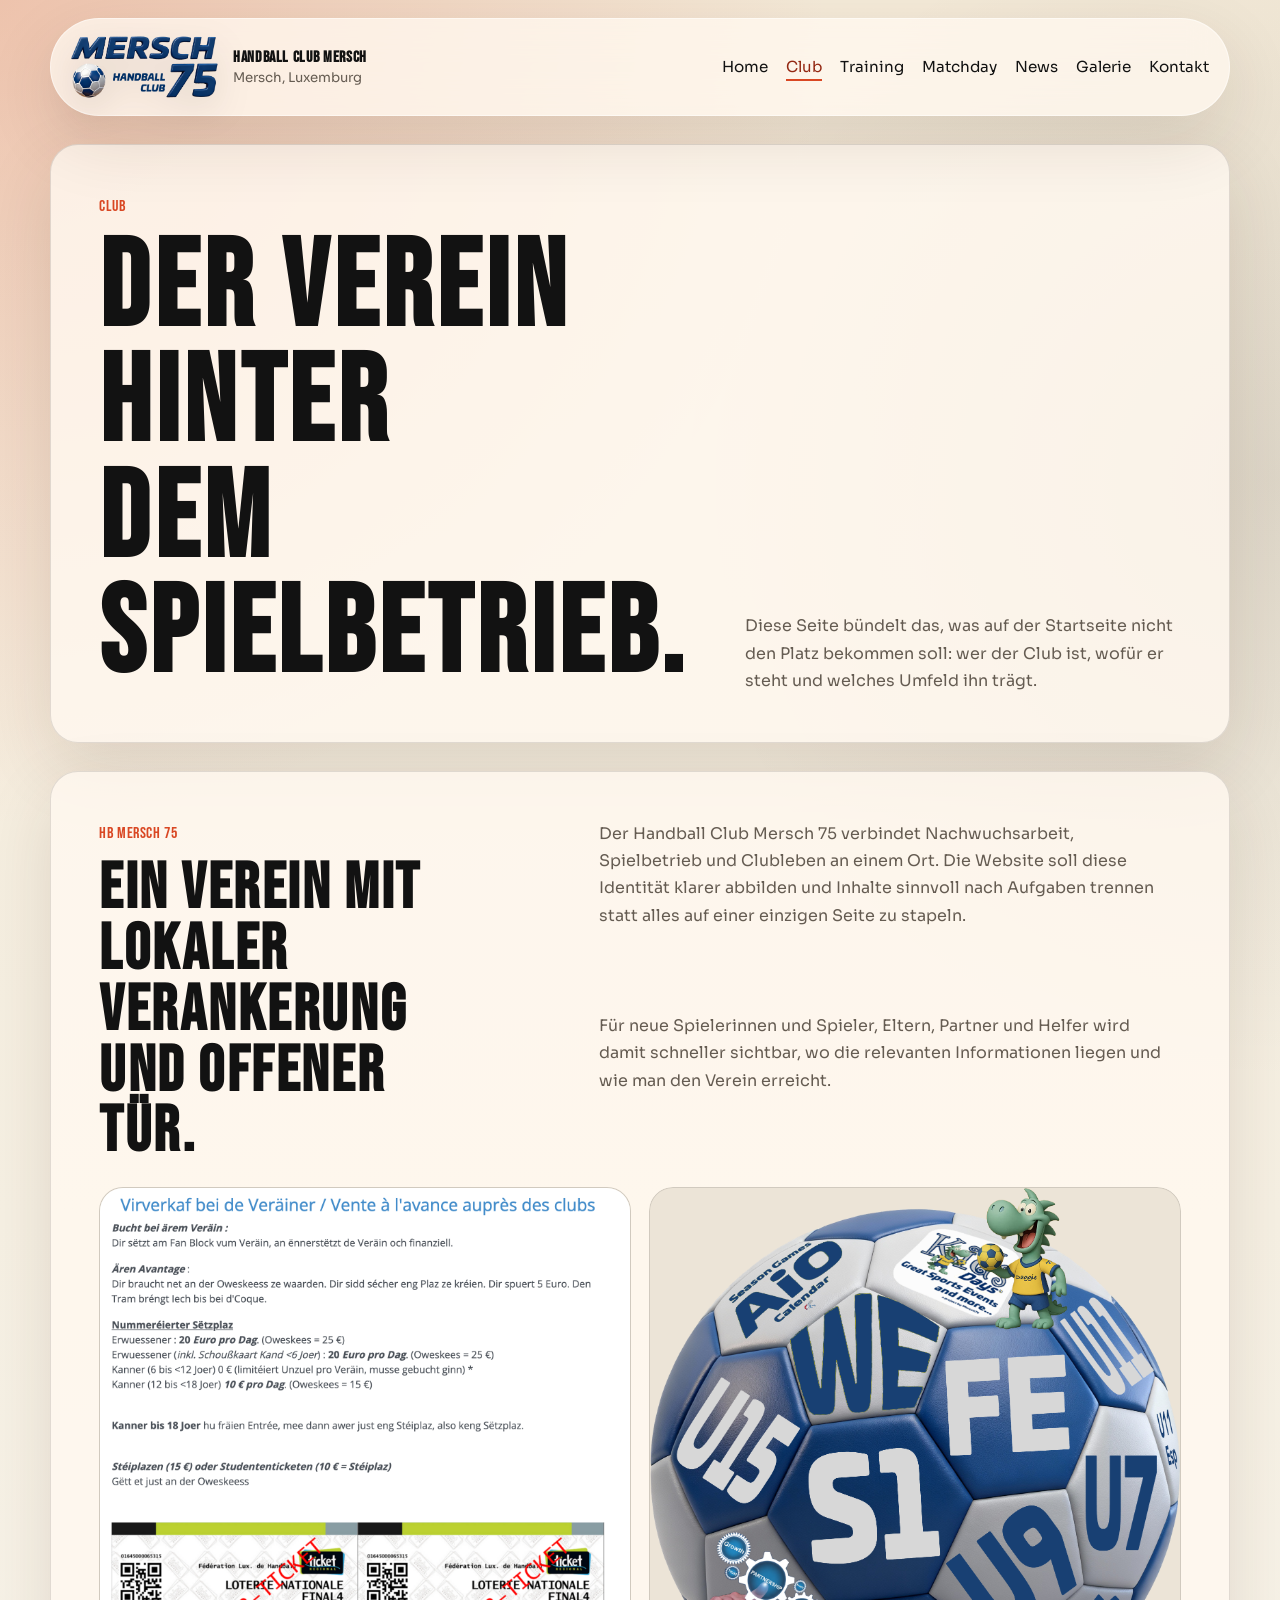
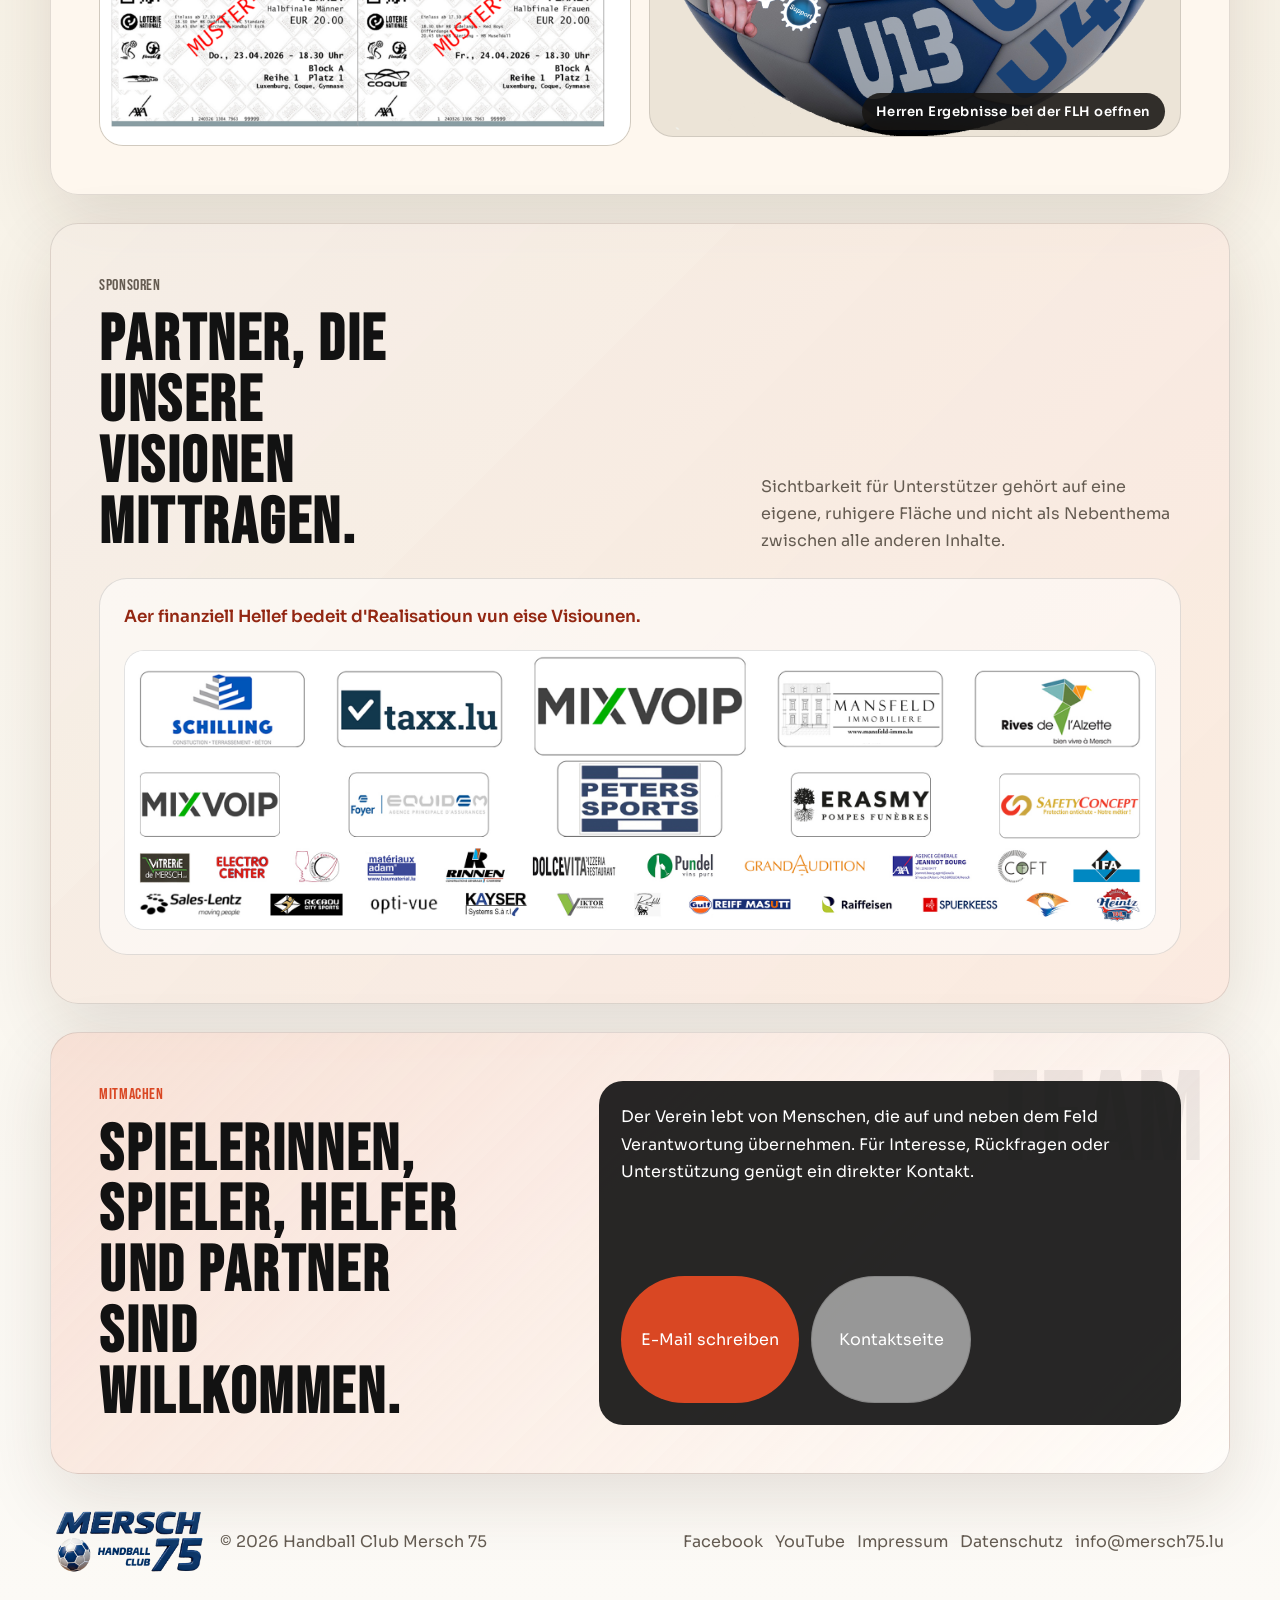
==== club.html @ 25a6e747 "Add news, gallery, and legal pages" ====
<!DOCTYPE html>
<html lang="de">
  <head>
    <meta charset="UTF-8" />
    <meta name="viewport" content="width=device-width, initial-scale=1.0" />
    <title>Club | Handball Club Mersch 75</title>
    <meta
      name="description"
      content="Club-Seite des Handball Club Mersch 75 mit Vereinsporträt, Bildern und Sponsoren."
    />
    <link rel="preconnect" href="https://fonts.googleapis.com" />
    <link rel="preconnect" href="https://fonts.gstatic.com" crossorigin />
    <link
      href="https://fonts.googleapis.com/css2?family=Bebas+Neue&family=Sora:wght@400;500;600;700&display=swap"
      rel="stylesheet"
    />
    <link rel="stylesheet" href="styles.css" />
  </head>
  <body>
    <div class="page-shell">
      <header class="site-header">
        <a class="brand" href="index.html" aria-label="Zur Startseite">
          <img class="brand-logo" src="assets/logo-main.png" alt="Logo Handball Club Mersch 75" />
          <span class="brand-copy">
            <strong>Handball Club Mersch</strong>
            <small>Mersch, Luxemburg</small>
          </span>
        </a>
        <button class="nav-toggle" type="button" aria-expanded="false" aria-controls="site-nav">
          Menu
        </button>
        <nav id="site-nav" class="site-nav" aria-label="Hauptnavigation">
          <a href="index.html">Home</a>
          <a class="current" href="club.html">Club</a>
          <a href="training.html">Training</a>
          <a href="matchday.html">Matchday</a>
          <a href="news.html">News</a>
          <a href="galerie.html">Galerie</a>
          <a href="contact.html">Kontakt</a>
        </nav>
      </header>

      <main>
        <section class="section page-intro">
          <div>
            <p class="eyebrow">Club</p>
            <h1>Der Verein hinter dem Spielbetrieb.</h1>
          </div>
          <p>
            Diese Seite bündelt das, was auf der Startseite nicht den Platz bekommen soll: wer der
            Club ist, wofür er steht und welches Umfeld ihn trägt.
          </p>
        </section>

        <section class="section intro-grid">
          <div>
            <p class="eyebrow">HB Mersch 75</p>
            <h2>Ein Verein mit lokaler Verankerung und offener Tür.</h2>
          </div>
          <div class="stack-text">
            <p>
              Der Handball Club Mersch 75 verbindet Nachwuchsarbeit, Spielbetrieb und Clubleben an
              einem Ort. Die Website soll diese Identität klarer abbilden und Inhalte sinnvoll nach
              Aufgaben trennen statt alles auf einer einzigen Seite zu stapeln.
            </p>
            <p>
              Für neue Spielerinnen und Spieler, Eltern, Partner und Helfer wird damit schneller
              sichtbar, wo die relevanten Informationen liegen und wie man den Verein erreicht.
            </p>
          </div>
          <div class="club-gallery">
            <img src="assets/final4.png" alt="Final4 FLH Grafik" loading="lazy" />
            <a
              class="interactive-card"
              href="https://www.flh.lu/playoffs/#/league?ogId=95&lId=153709&allGames=1"
              target="_blank"
              rel="noreferrer"
              aria-label="Zu den FLH Herren Ergebnissen"
            >
              <img src="assets/ball-graphic.png" alt="Grafik mit Handballmotiv von Mersch 75" loading="lazy" />
              <span class="interactive-card-label">Herren Ergebnisse bei der FLH oeffnen</span>
            </a>
          </div>
        </section>

        <section class="section sponsors-section">
          <div class="section-heading">
            <div>
              <p class="eyebrow">Sponsoren</p>
              <h2>Partner, die unsere Visionen mittragen.</h2>
            </div>
            <p>
              Sichtbarkeit für Unterstützer gehört auf eine eigene, ruhigere Fläche und nicht als
              Nebenthema zwischen alle anderen Inhalte.
            </p>
          </div>
          <div class="sponsors-frame">
            <p class="sponsors-copy">Aer finanziell Hellef bedeit d'Realisatioun vun eise Visiounen.</p>
            <img class="sponsors-image" src="assets/sponsors.jpg" alt="Sponsoren des Handball Club Mersch 75" loading="lazy" />
          </div>
        </section>

        <section class="section join-section">
          <div>
            <p class="eyebrow">Mitmachen</p>
            <h2>Spielerinnen, Spieler, Helfer und Partner sind willkommen.</h2>
          </div>
          <div class="join-box">
            <p>
              Der Verein lebt von Menschen, die auf und neben dem Feld Verantwortung übernehmen.
              Für Interesse, Rückfragen oder Unterstützung genügt ein direkter Kontakt.
            </p>
            <div class="hero-actions">
              <a class="button button-primary" href="mailto:info@mersch75.lu?subject=Interesse%20an%20HB%20Mersch%2075">E-Mail schreiben</a>
              <a class="button button-secondary" href="contact.html">Kontaktseite</a>
            </div>
          </div>
        </section>
      </main>

      <footer class="site-footer">
        <div class="footer-brand">
          <img src="assets/logo-footer.png" alt="Handball Club Mersch 75 Wortmarke" />
          <p>© <span id="year"></span> Handball Club Mersch 75</p>
        </div>
        <div class="footer-links">
          <a href="https://www.facebook.com/" target="_blank" rel="noreferrer">Facebook</a>
          <a href="https://www.youtube.com/" target="_blank" rel="noreferrer">YouTube</a>
          <a href="impressum.html">Impressum</a>
          <a href="datenschutz.html">Datenschutz</a>
          <a href="mailto:info@mersch75.lu">info@mersch75.lu</a>
        </div>
      </footer>
    </div>

    <script src="script.js"></script>
  </body>
</html>
---- styles.css ----
:root {
  --bg: #f6f0e3;
  --surface: rgba(255, 248, 239, 0.82);
  --surface-strong: #fffaf3;
  --ink: #121212;
  --muted: #655c52;
  --brand: #d94723;
  --brand-dark: #932712;
  --accent: #171513;
  --line: rgba(23, 21, 19, 0.12);
  --shadow: 0 24px 70px rgba(55, 31, 16, 0.12);
  --radius: 28px;
}

* {
  box-sizing: border-box;
}

html {
  scroll-behavior: smooth;
}

body {
  margin: 0;
  min-height: 100vh;
  font-family: "Sora", sans-serif;
  color: var(--ink);
  background:
    radial-gradient(circle at top left, rgba(217, 71, 35, 0.24), transparent 24%),
    radial-gradient(circle at right 15%, rgba(18, 18, 18, 0.1), transparent 20%),
    linear-gradient(180deg, #f4ead8 0%, var(--bg) 38%, #fcfaf6 100%);
}

a {
  color: inherit;
  text-decoration: none;
}

p {
  margin: 0;
  line-height: 1.7;
}

.page-shell {
  width: min(1180px, calc(100% - 32px));
  margin: 0 auto;
  padding-bottom: 32px;
}

.site-header {
  position: sticky;
  top: 16px;
  z-index: 10;
  display: flex;
  align-items: center;
  justify-content: space-between;
  gap: 18px;
  margin: 18px 0 28px;
  padding: 16px 20px;
  border: 1px solid rgba(255, 255, 255, 0.5);
  border-radius: 999px;
  background: rgba(255, 248, 239, 0.78);
  backdrop-filter: blur(18px);
  box-shadow: var(--shadow);
}

.brand {
  display: flex;
  align-items: center;
  gap: 14px;
}

.brand-logo {
  width: clamp(92px, 12vw, 148px);
  height: auto;
  object-fit: contain;
  filter: drop-shadow(0 12px 18px rgba(0, 0, 0, 0.12));
}

.brand-copy {
  display: flex;
  flex-direction: column;
  gap: 2px;
}

.brand-copy strong,
.eyebrow,
h1,
h2 {
  font-family: "Bebas Neue", sans-serif;
  letter-spacing: 0.04em;
}

.brand-copy small,
.site-nav a,
.hero-text,
.section-heading p,
.stack-text,
.contact-card p {
  color: var(--muted);
}

.site-nav {
  display: flex;
  align-items: center;
  gap: 18px;
}

.site-nav a {
  position: relative;
  font-size: 0.95rem;
  color: var(--ink);
}

.site-nav a::after {
  content: "";
  position: absolute;
  left: 0;
  bottom: -5px;
  width: 100%;
  height: 2px;
  transform: scaleX(0);
  transform-origin: left;
  background: var(--brand);
  transition: transform 160ms ease;
}

.site-nav a:hover::after,
.site-nav a:focus-visible::after,
.site-nav a.current::after {
  transform: scaleX(1);
}

.site-nav a.current {
  color: var(--brand-dark);
}

.nav-toggle {
  display: none;
  border: 0;
  background: var(--accent);
  color: #fff;
  padding: 12px 16px;
  border-radius: 999px;
  font: inherit;
}

.section {
  margin-bottom: 28px;
  padding: clamp(28px, 4vw, 48px);
  border: 1px solid var(--line);
  border-radius: var(--radius);
  background: var(--surface);
  box-shadow: var(--shadow);
}

.hero {
  display: grid;
  grid-template-columns: minmax(0, 1.3fr) minmax(280px, 0.7fr);
  gap: 24px;
  min-height: 72vh;
  align-items: end;
  overflow: hidden;
  background:
    linear-gradient(135deg, rgba(255, 248, 239, 0.86), rgba(255, 248, 239, 0.62)),
    var(--surface);
}

.hero::after {
  content: "MERSCH";
  position: absolute;
  right: -18px;
  bottom: -26px;
  font-family: "Bebas Neue", sans-serif;
  font-size: clamp(7rem, 18vw, 15rem);
  line-height: 0.8;
  color: rgba(21, 21, 21, 0.06);
  pointer-events: none;
}

.hero,
.join-section {
  position: relative;
}

.eyebrow {
  display: inline-block;
  margin-bottom: 12px;
  color: var(--brand);
  font-size: 1rem;
}

h1,
h2 {
  margin: 0;
  line-height: 0.95;
  text-transform: uppercase;
}

h1 {
  max-width: 10ch;
  font-size: clamp(4rem, 10vw, 7.6rem);
}

h2 {
  max-width: 14ch;
  font-size: clamp(2.4rem, 5vw, 4.2rem);
}

.hero-copy {
  position: relative;
  z-index: 1;
  display: flex;
  flex-direction: column;
  justify-content: flex-end;
  gap: 20px;
}

.hero-meta {
  display: flex;
  flex-wrap: wrap;
  gap: 10px;
}

.hero-meta span {
  padding: 8px 12px;
  border: 1px solid rgba(23, 21, 19, 0.12);
  border-radius: 999px;
  background: rgba(255, 255, 255, 0.52);
  font-size: 0.82rem;
  text-transform: uppercase;
  letter-spacing: 0.08em;
}

.hero-text {
  max-width: 62ch;
  font-size: 1.05rem;
}

.hero-actions,
.footer-links {
  display: flex;
  flex-wrap: wrap;
  gap: 12px;
}

.button {
  display: inline-flex;
  align-items: center;
  justify-content: center;
  min-width: 160px;
  padding: 14px 20px;
  border-radius: 999px;
  transition:
    transform 180ms ease,
    background 180ms ease,
    color 180ms ease;
}

.button:hover,
.button:focus-visible {
  transform: translateY(-2px);
}

.button-primary {
  background: var(--brand);
  color: #fff;
}

.button-primary:hover,
.button-primary:focus-visible {
  background: var(--brand-dark);
}

.button-secondary {
  border: 1px solid var(--line);
  background: rgba(255, 255, 255, 0.52);
}

.hero-panel,
.join-box {
  position: relative;
  z-index: 1;
  display: grid;
  gap: 16px;
  align-self: stretch;
  padding: 22px;
  border-radius: 24px;
  background: rgba(21, 21, 21, 0.92);
  color: #fff;
}

.hero-stage {
  position: relative;
  min-height: 100%;
  border-radius: 28px;
  overflow: hidden;
  background: #1a1714;
}

.hero-photo {
  position: absolute;
  inset: 0;
  width: 100%;
  height: 100%;
  object-fit: cover;
  opacity: 0.82;
}

.hero-stage::after {
  content: "";
  position: absolute;
  inset: 0;
  background: linear-gradient(180deg, rgba(0, 0, 0, 0.02), rgba(0, 0, 0, 0.46));
}

.hero-stage .hero-panel {
  position: absolute;
  right: 18px;
  bottom: 18px;
  width: min(280px, calc(100% - 36px));
  background: rgba(16, 15, 14, 0.88);
  backdrop-filter: blur(12px);
}

.hero-emblem {
  position: absolute;
  left: 18px;
  top: 18px;
  width: clamp(104px, 20vw, 168px);
  z-index: 1;
  border-radius: 24px;
  box-shadow: 0 18px 30px rgba(0, 0, 0, 0.18);
}

.hero-stat {
  padding-bottom: 16px;
  border-bottom: 1px solid rgba(255, 255, 255, 0.12);
}

.hero-stat:last-child {
  padding-bottom: 0;
  border-bottom: 0;
}

.hero-stat span,
.contact-card span,
.link-panel span {
  display: block;
  margin-bottom: 10px;
  font-size: 0.82rem;
  text-transform: uppercase;
  letter-spacing: 0.08em;
  opacity: 0.75;
}

.hero-stat strong,
.contact-card a,
.link-panel strong {
  font-size: 1.12rem;
}

.intro-grid,
.section-heading,
.join-section,
.contact-grid {
  display: grid;
  gap: 24px;
}

.intro-grid,
.join-section {
  grid-template-columns: minmax(0, 0.9fr) minmax(0, 1.1fr);
}

.stack-text {
  display: grid;
  gap: 14px;
}

.club-gallery {
  display: grid;
  grid-template-columns: repeat(2, minmax(0, 1fr));
  gap: 18px;
  grid-column: 1 / -1;
}

.club-gallery img {
  width: 100%;
  min-height: 220px;
  border-radius: 24px;
  object-fit: cover;
  border: 1px solid var(--line);
  background: #ece4d7;
}

.interactive-card {
  position: relative;
  display: block;
  border-radius: 24px;
  overflow: hidden;
}

.interactive-card img {
  display: block;
  transition:
    transform 180ms ease,
    filter 180ms ease;
}

.interactive-card-label {
  position: absolute;
  right: 16px;
  bottom: 16px;
  z-index: 1;
  padding: 10px 14px;
  border-radius: 999px;
  background: rgba(23, 21, 19, 0.88);
  color: #fff;
  font-size: 0.82rem;
  font-weight: 600;
  letter-spacing: 0.04em;
}

.interactive-card:hover img,
.interactive-card:focus-visible img {
  transform: scale(1.03);
  filter: saturate(1.05);
}

.section-heading {
  grid-template-columns: minmax(0, 1fr) minmax(280px, 420px);
  align-items: end;
  margin-bottom: 24px;
}

.card-grid,
.news-list,
.contact-grid,
.link-panels {
  display: grid;
  gap: 18px;
}

.card-grid {
  grid-template-columns: repeat(auto-fit, minmax(230px, 1fr));
}

.training-card,
.news-card,
.contact-card,
.link-panel {
  padding: 22px;
  border: 1px solid var(--line);
  border-radius: 24px;
  background: var(--surface-strong);
}

.training-card h3,
.news-card h3 {
  margin: 0 0 10px;
  font-size: 1.24rem;
}

.training-card p,
.training-card li,
.news-card p {
  color: var(--muted);
}

.training-card ul {
  margin: 16px 0 0;
  padding-left: 18px;
  display: grid;
  gap: 10px;
}

.band {
  background:
    linear-gradient(135deg, rgba(21, 21, 21, 0.96), rgba(48, 37, 26, 0.92)),
    var(--accent);
  color: #fff;
}

.band .section-heading p {
  color: rgba(255, 255, 255, 0.72);
}

.link-panels {
  grid-template-columns: repeat(auto-fit, minmax(220px, 1fr));
}

.link-panel {
  background: rgba(255, 255, 255, 0.06);
  color: #fff;
}

.link-panel:hover,
.link-panel:focus-visible {
  transform: translateY(-4px);
}

.news-list {
  grid-template-columns: repeat(auto-fit, minmax(260px, 1fr));
}

.news-card {
  display: grid;
  gap: 12px;
}

.news-card time {
  color: var(--brand);
  font-size: 0.82rem;
  font-weight: 600;
  letter-spacing: 0.08em;
  text-transform: uppercase;
}

.join-section {
  align-items: center;
  background:
    linear-gradient(135deg, rgba(197, 58, 28, 0.12), rgba(255, 255, 255, 0.56)),
    var(--surface);
}

.join-section::before {
  content: "TEAM";
  position: absolute;
  right: 24px;
  top: 12px;
  font-family: "Bebas Neue", sans-serif;
  font-size: clamp(5rem, 10vw, 8rem);
  color: rgba(21, 21, 21, 0.07);
}

.sponsors-section {
  background:
    linear-gradient(135deg, rgba(23, 21, 19, 0.04), rgba(217, 71, 35, 0.08)),
    var(--surface);
}

.sponsors-frame {
  display: grid;
  gap: 18px;
  padding: 24px;
  border: 1px solid var(--line);
  border-radius: 28px;
  background: rgba(255, 255, 255, 0.5);
}

.sponsors-copy {
  max-width: 42ch;
  color: var(--brand-dark);
  font-size: 1.05rem;
  font-weight: 600;
}

.sponsors-image {
  width: 100%;
  border-radius: 20px;
  border: 1px solid var(--line);
  object-fit: cover;
  background: #fff;
}

.join-box {
  min-height: 100%;
}

.contact-grid {
  grid-template-columns: repeat(auto-fit, minmax(220px, 1fr));
}

.contact-card {
  display: grid;
  gap: 8px;
}

.contact-card a {
  font-weight: 600;
}

.site-footer {
  display: flex;
  align-items: center;
  justify-content: space-between;
  gap: 18px;
  padding: 8px 6px 0;
  color: var(--muted);
}

.footer-brand {
  display: flex;
  align-items: center;
  gap: 16px;
}

.footer-brand img {
  width: clamp(96px, 12vw, 148px);
  height: auto;
}

.page-intro {
  display: grid;
  grid-template-columns: minmax(0, 1fr) minmax(260px, 0.7fr);
  gap: 24px;
  align-items: end;
}

.page-intro p:last-child {
  color: var(--muted);
}

.teaser-grid,
.info-grid,
.summary-grid,
.gallery-grid,
.legal-grid {
  display: grid;
  gap: 18px;
}

.teaser-grid,
.info-grid {
  grid-template-columns: repeat(auto-fit, minmax(240px, 1fr));
}

.summary-grid {
  grid-template-columns: repeat(auto-fit, minmax(220px, 1fr));
}

.gallery-grid {
  grid-template-columns: repeat(auto-fit, minmax(260px, 1fr));
}

.legal-grid {
  grid-template-columns: repeat(auto-fit, minmax(280px, 1fr));
}

.teaser-card,
.summary-card,
.gallery-card,
.legal-card {
  display: grid;
  gap: 10px;
  padding: 22px;
  border: 1px solid var(--line);
  border-radius: 24px;
  background: var(--surface-strong);
  transition: transform 180ms ease;
}

.teaser-card:hover,
.teaser-card:focus-visible,
.summary-card:hover,
.summary-card:focus-visible,
.gallery-card:hover,
.gallery-card:focus-visible,
.legal-card:hover,
.legal-card:focus-visible {
  transform: translateY(-4px);
}

.teaser-card span,
.summary-card span,
.gallery-card span,
.legal-card span {
  color: var(--brand);
  font-size: 0.82rem;
  font-weight: 600;
  letter-spacing: 0.08em;
  text-transform: uppercase;
}

.teaser-card strong,
.summary-card strong,
.gallery-card strong,
.legal-card strong {
  font-size: 1.22rem;
}

.teaser-card p,
.summary-card p,
.gallery-card p,
.legal-card p {
  color: var(--muted);
}

.gallery-card {
  overflow: hidden;
}

.gallery-card img {
  width: 100%;
  min-height: 220px;
  border-radius: 18px;
  object-fit: cover;
  border: 1px solid var(--line);
  background: #ece4d7;
}

.legal-card ul {
  margin: 0;
  padding-left: 18px;
  color: var(--muted);
  line-height: 1.7;
}

.contact-copy {
  max-width: 72ch;
  color: var(--muted);
}

@media (max-width: 920px) {
  .site-header {
    border-radius: 28px;
    align-items: flex-start;
  }

  .nav-toggle {
    display: inline-flex;
  }

  .site-nav {
    position: absolute;
    top: calc(100% + 10px);
    right: 0;
    left: 0;
    display: none;
    flex-direction: column;
    align-items: flex-start;
    padding: 18px 20px;
    border: 1px solid var(--line);
    border-radius: 24px;
    background: rgba(255, 248, 239, 0.96);
  }

  .site-nav.is-open {
    display: flex;
  }

  .hero,
  .intro-grid,
  .join-section,
  .section-heading,
  .page-intro {
    grid-template-columns: 1fr;
  }

  .hero-stage {
    min-height: 460px;
  }

  .club-gallery {
    grid-template-columns: 1fr;
  }

  h1 {
    max-width: none;
  }

  h2 {
    max-width: none;
  }

  .site-footer {
    flex-direction: column;
    align-items: flex-start;
  }

  .footer-brand {
    flex-direction: column;
    align-items: flex-start;
  }
}

@media (max-width: 640px) {
  .page-shell {
    width: min(100% - 20px, 1180px);
  }

  .site-header {
    top: 10px;
    margin-top: 10px;
    padding: 14px 16px;
  }

  .brand-logo {
    width: 92px;
  }

  .section {
    padding: 24px 18px;
    border-radius: 24px;
  }

  .hero {
    min-height: auto;
  }

  .hero-stage {
    min-height: 380px;
  }

  .hero-stage .hero-panel {
    right: 12px;
    bottom: 12px;
    width: calc(100% - 24px);
  }

  .hero-emblem {
    left: 12px;
    top: 12px;
    width: 100px;
  }
}
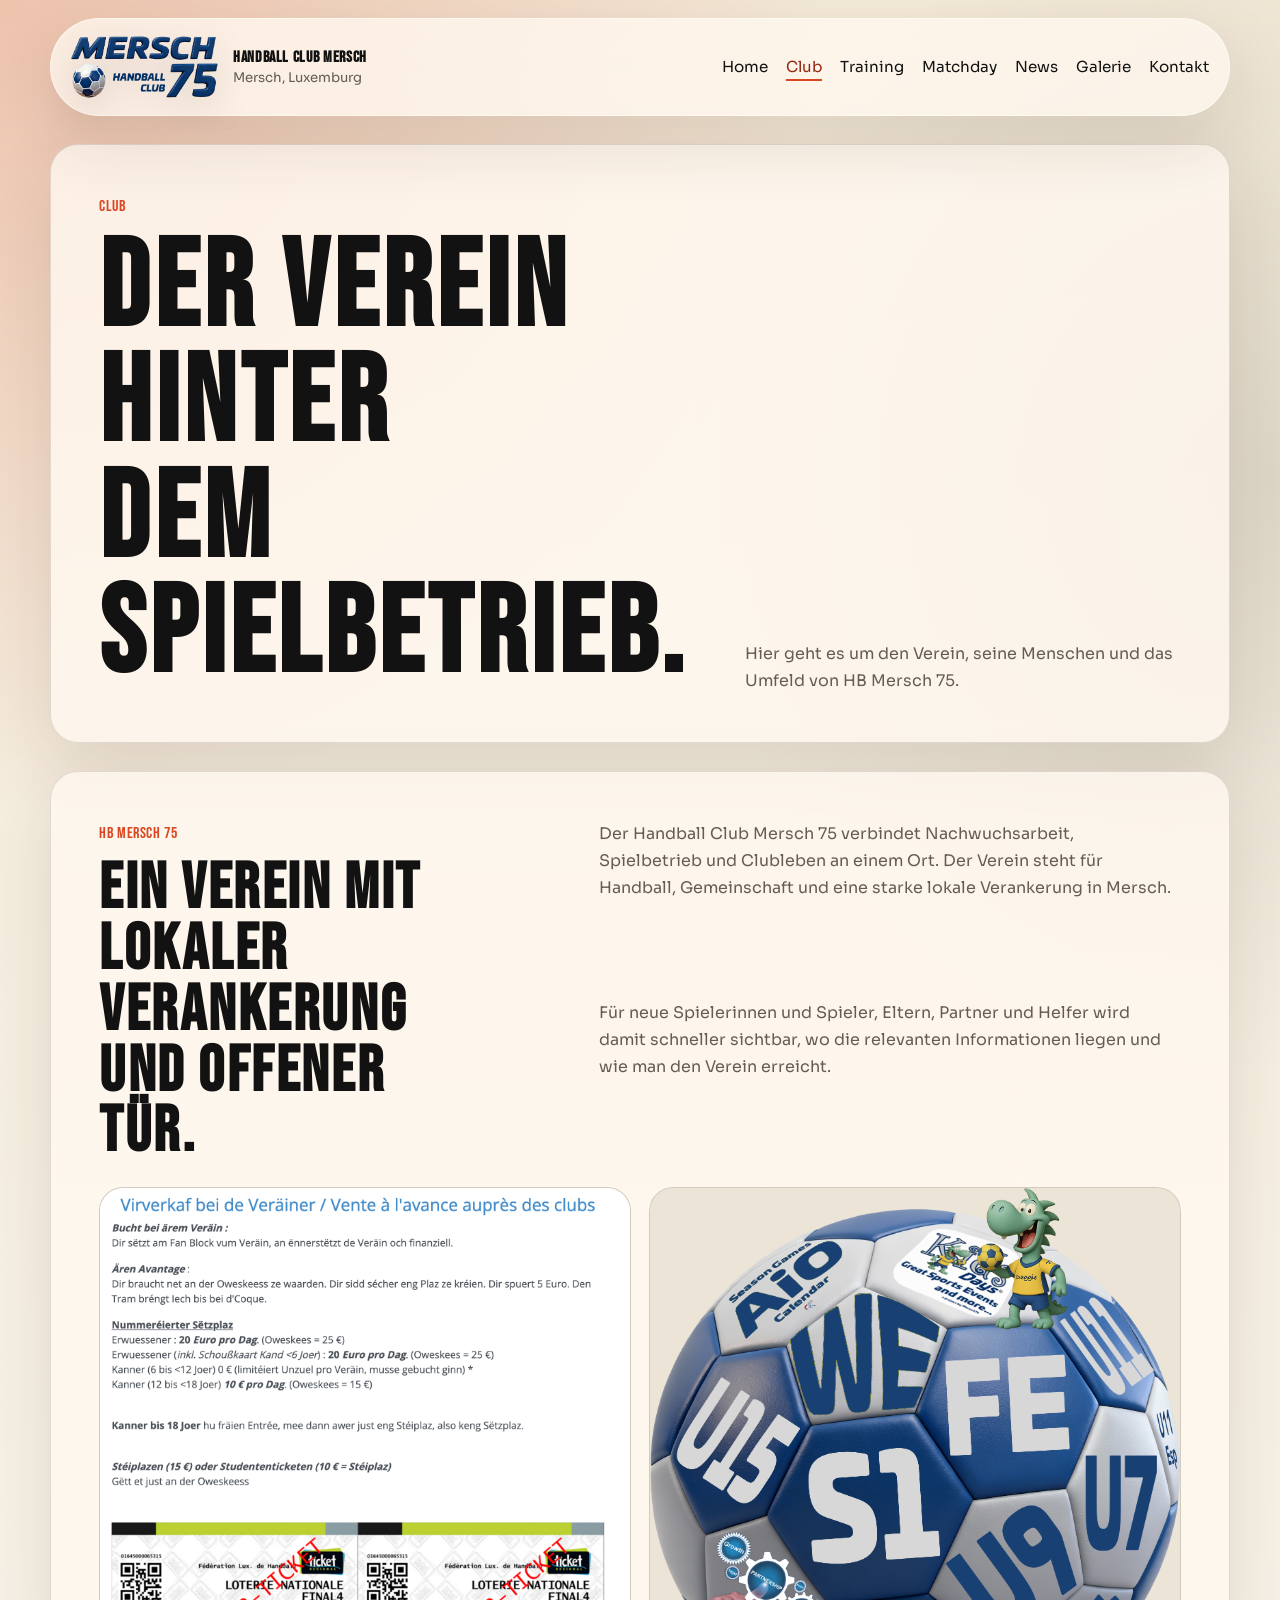
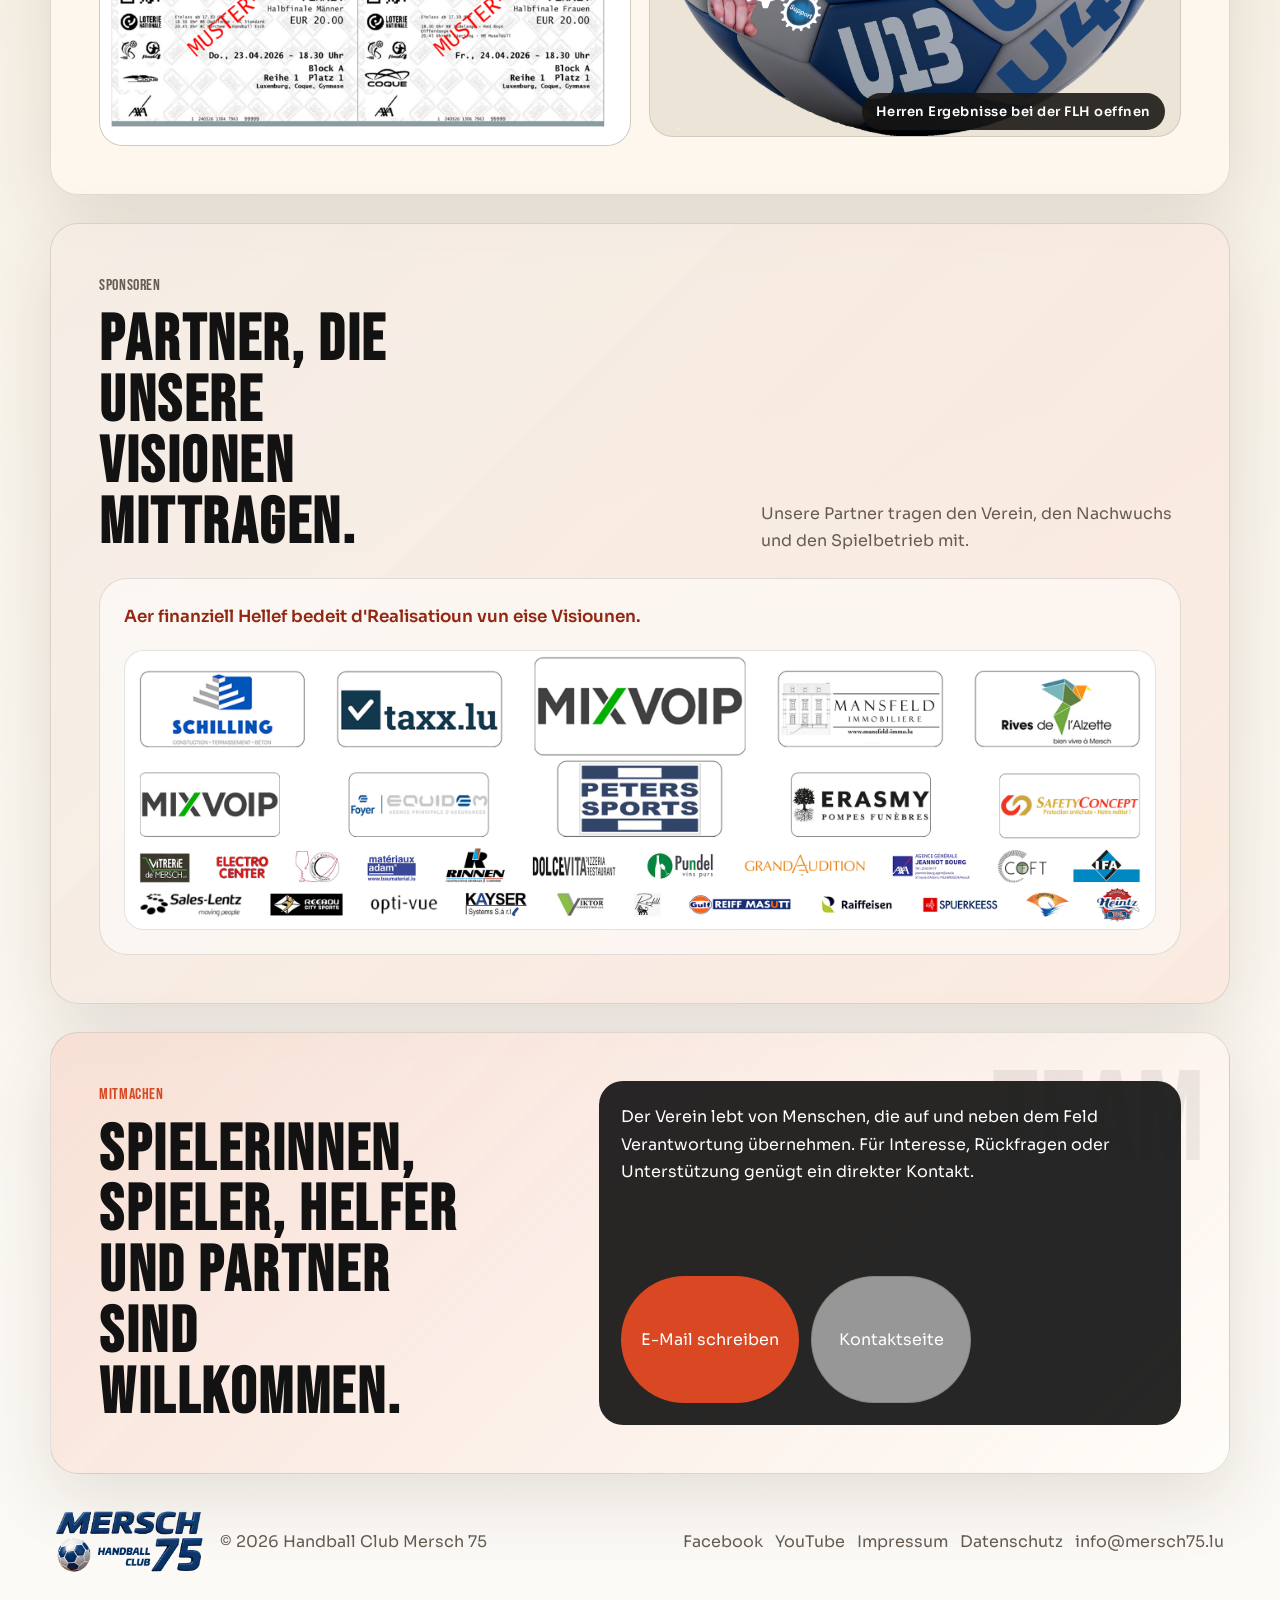
==== commit 73d3e2dc: "Clean up visitor-facing website copy" ====
--- a/club.html
+++ b/club.html
@@ -47,8 +47,7 @@
             <h1>Der Verein hinter dem Spielbetrieb.</h1>
           </div>
           <p>
-            Diese Seite bündelt das, was auf der Startseite nicht den Platz bekommen soll: wer der
-            Club ist, wofür er steht und welches Umfeld ihn trägt.
+            Hier geht es um den Verein, seine Menschen und das Umfeld von HB Mersch 75.
           </p>
         </section>
 
@@ -60,8 +59,8 @@
           <div class="stack-text">
             <p>
               Der Handball Club Mersch 75 verbindet Nachwuchsarbeit, Spielbetrieb und Clubleben an
-              einem Ort. Die Website soll diese Identität klarer abbilden und Inhalte sinnvoll nach
-              Aufgaben trennen statt alles auf einer einzigen Seite zu stapeln.
+              einem Ort. Der Verein steht für Handball, Gemeinschaft und eine starke lokale
+              Verankerung in Mersch.
             </p>
             <p>
               Für neue Spielerinnen und Spieler, Eltern, Partner und Helfer wird damit schneller
@@ -90,8 +89,7 @@
               <h2>Partner, die unsere Visionen mittragen.</h2>
             </div>
             <p>
-              Sichtbarkeit für Unterstützer gehört auf eine eigene, ruhigere Fläche und nicht als
-              Nebenthema zwischen alle anderen Inhalte.
+              Unsere Partner tragen den Verein, den Nachwuchs und den Spielbetrieb mit.
             </p>
           </div>
           <div class="sponsors-frame">
